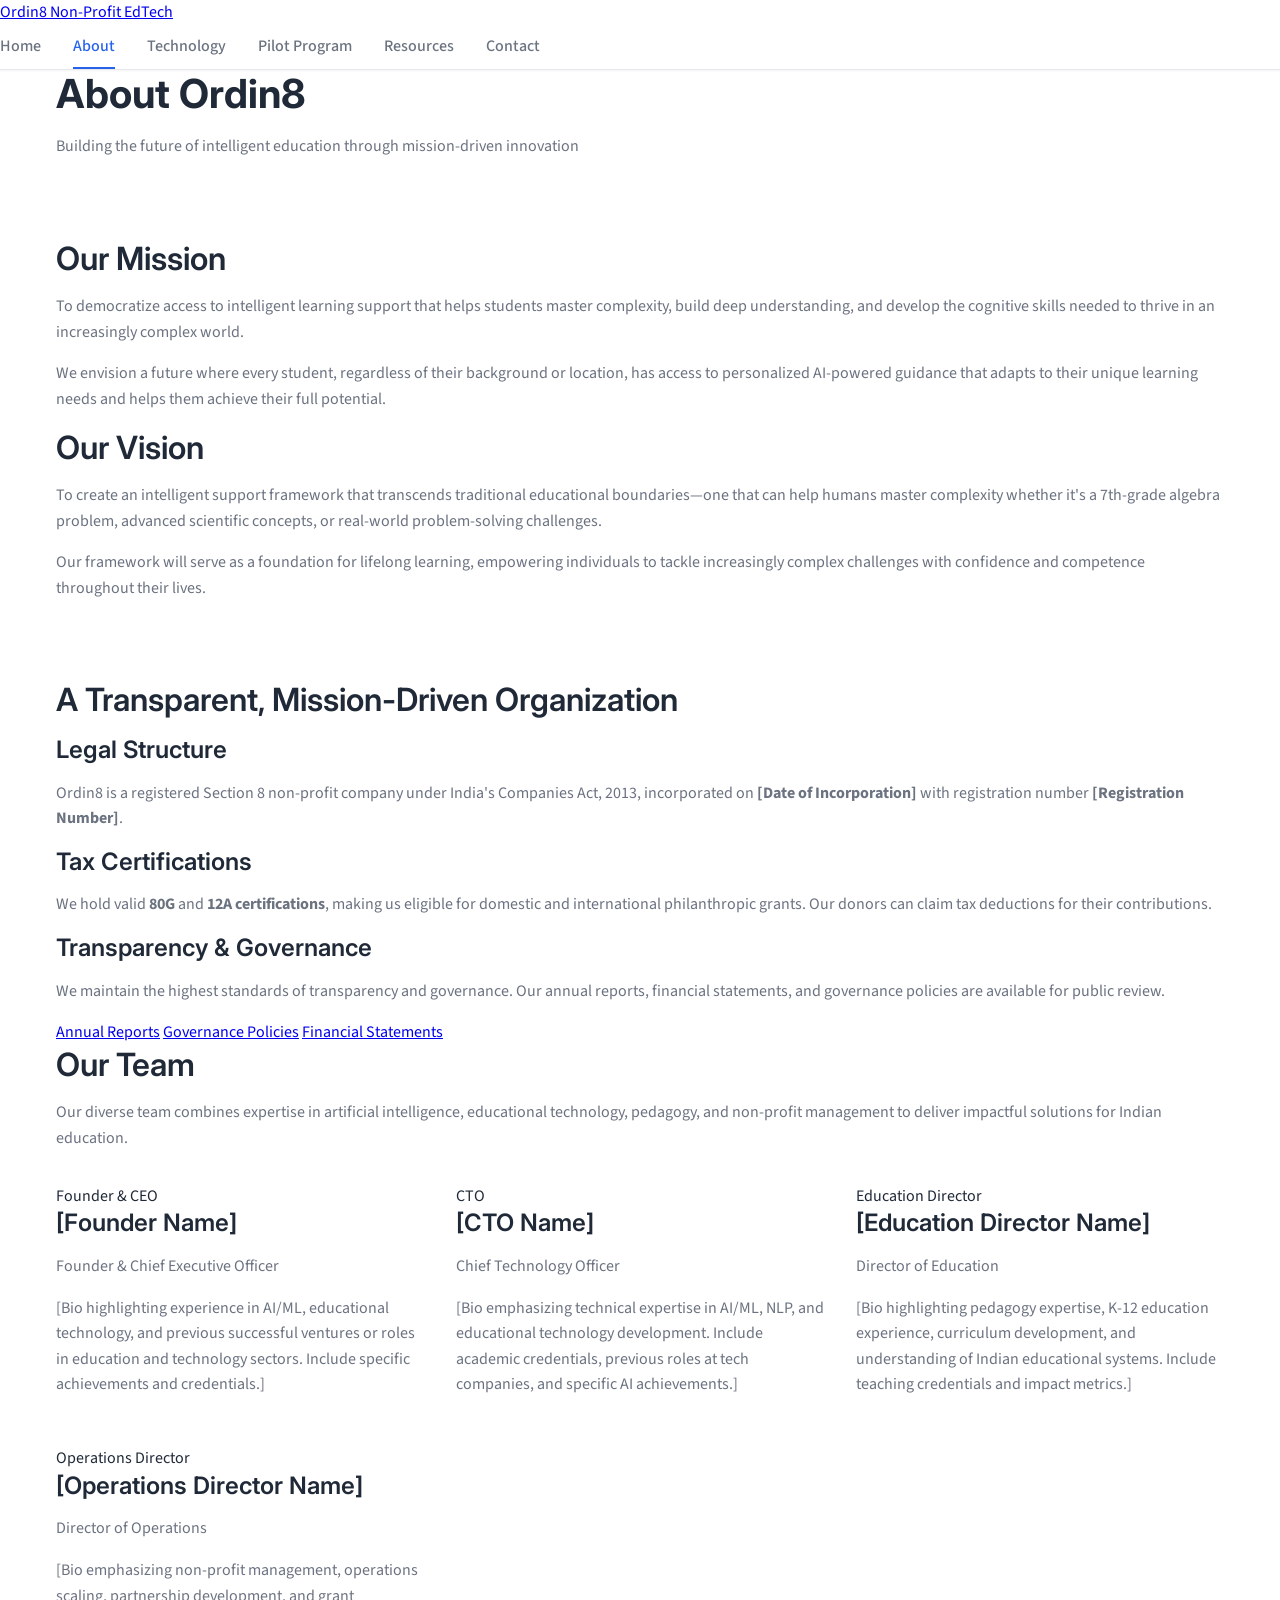
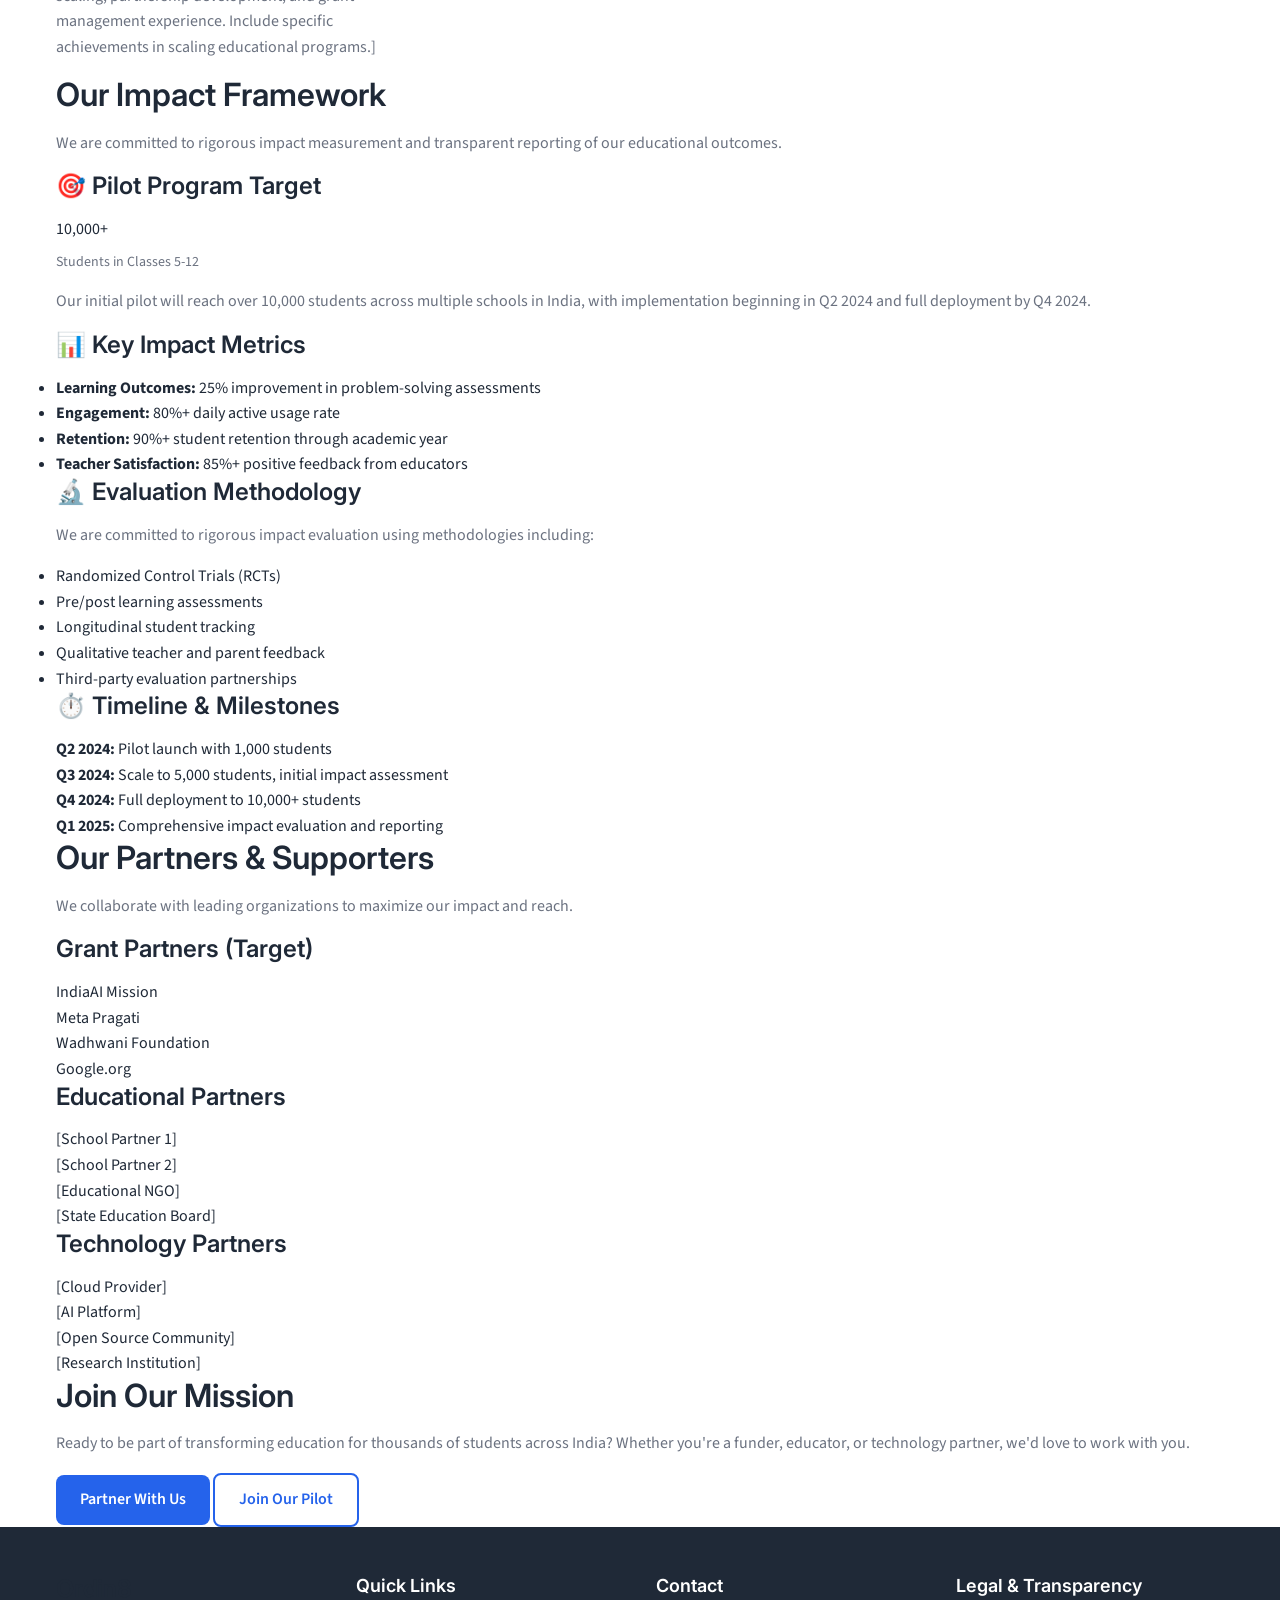
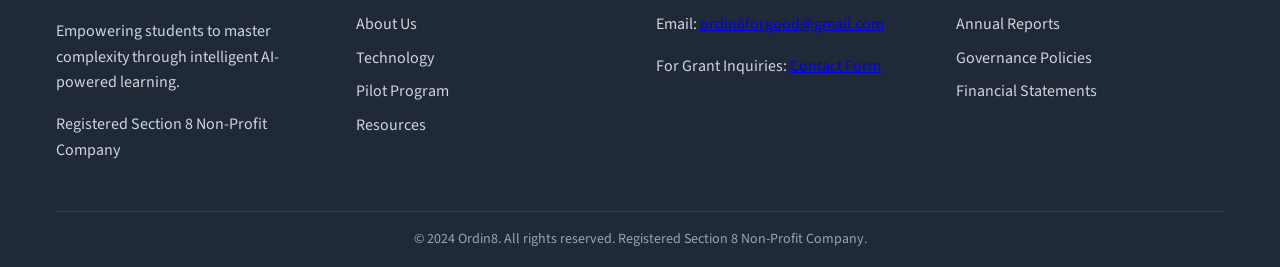
==== about.html @ 7570c9fd "First version - out of Claude" ====
<!DOCTYPE html>
<html lang="en">
<head>
    <meta charset="UTF-8">
    <meta name="viewport" content="width=device-width, initial-scale=1.0">
    <title>About Ordin8 - Mission-Driven AI Education Non-Profit</title>
    <meta name="description" content="Learn about Ordin8's mission to transform education through AI. We're a registered Section 8 non-profit with 80G and 12A certifications, committed to empowering 10,000+ students.">
    <meta name="keywords" content="Ordin8 mission, Section 8 non-profit, AI education organization, educational technology India">
    
    <link rel="stylesheet" href="style.css">
    <link rel="preconnect" href="https://fonts.googleapis.com">
    <link rel="preconnect" href="https://fonts.gstatic.com" crossorigin>
    <link href="https://fonts.googleapis.com/css2?family=Inter:wght@400;500;600;700&family=Source+Sans+Pro:wght@400;600&display=swap" rel="stylesheet">
</head>
<body>
    <!-- Navigation -->
    <nav class="navbar">
        <div class="nav-container">
            <div class="nav-logo">
                <a href="index.html">
                    <span class="logo-text">Ordin8</span>
                    <span class="logo-tagline">Non-Profit EdTech</span>
                </a>
            </div>
            
            <div class="nav-menu" id="nav-menu">
                <a href="index.html" class="nav-link">Home</a>
                <a href="about.html" class="nav-link active">About</a>
                <a href="technology.html" class="nav-link">Technology</a>
                <a href="pilot-program.html" class="nav-link">Pilot Program</a>
                <a href="resources.html" class="nav-link">Resources</a>
                <a href="contact.html" class="nav-link">Contact</a>
            </div>
            
            <div class="nav-toggle" id="nav-toggle">
                <span class="bar"></span>
                <span class="bar"></span>
                <span class="bar"></span>
            </div>
        </div>
    </nav>

    <!-- Page Header -->
    <section class="page-header">
        <div class="container">
            <h1>About Ordin8</h1>
            <p class="page-subtitle">Building the future of intelligent education through mission-driven innovation</p>
        </div>
    </section>

    <!-- Mission & Vision -->
    <section class="mission-vision">
        <div class="container">
            <div class="content-grid">
                <div class="content-section">
                    <h2>Our Mission</h2>
                    <p>
                        To democratize access to intelligent learning support that helps students master complexity, 
                        build deep understanding, and develop the cognitive skills needed to thrive in an increasingly 
                        complex world.
                    </p>
                    <p>
                        We envision a future where every student, regardless of their background or location, has access 
                        to personalized AI-powered guidance that adapts to their unique learning needs and helps them 
                        achieve their full potential.
                    </p>
                </div>
                
                <div class="content-section">
                    <h2>Our Vision</h2>
                    <p>
                        To create an intelligent support framework that transcends traditional educational boundaries—one 
                        that can help humans master complexity whether it's a 7th-grade algebra problem, advanced scientific 
                        concepts, or real-world problem-solving challenges.
                    </p>
                    <p>
                        Our framework will serve as a foundation for lifelong learning, empowering individuals to tackle 
                        increasingly complex challenges with confidence and competence throughout their lives.
                    </p>
                </div>
            </div>
        </div>
    </section>

    <!-- Legal Status -->
    <section class="legal-status">
        <div class="container">
            <h2>A Transparent, Mission-Driven Organization</h2>
            <div class="legal-grid">
                <div class="legal-card">
                    <h3>Legal Structure</h3>
                    <p>
                        Ordin8 is a registered Section 8 non-profit company under India's Companies Act, 2013, 
                        incorporated on <strong>[Date of Incorporation]</strong> with registration number 
                        <strong>[Registration Number]</strong>.
                    </p>
                </div>
                
                <div class="legal-card">
                    <h3>Tax Certifications</h3>
                    <p>
                        We hold valid <strong>80G</strong> and <strong>12A certifications</strong>, making us eligible 
                        for domestic and international philanthropic grants. Our donors can claim tax deductions for 
                        their contributions.
                    </p>
                </div>
                
                <div class="legal-card">
                    <h3>Transparency & Governance</h3>
                    <p>
                        We maintain the highest standards of transparency and governance. Our annual reports, 
                        financial statements, and governance policies are available for public review.
                    </p>
                    <div class="legal-links">
                        <a href="#" onclick="alert('Available upon request')" class="legal-link">Annual Reports</a>
                        <a href="#" onclick="alert('Available upon request')" class="legal-link">Governance Policies</a>
                        <a href="#" onclick="alert('Available upon request')" class="legal-link">Financial Statements</a>
                    </div>
                </div>
            </div>
        </div>
    </section>

    <!-- Team Section -->
    <section class="team">
        <div class="container">
            <h2>Our Team</h2>
            <p class="team-intro">
                Our diverse team combines expertise in artificial intelligence, educational technology, pedagogy, 
                and non-profit management to deliver impactful solutions for Indian education.
            </p>
            
            <div class="team-grid">
                <div class="team-member">
                    <div class="member-photo">
                        <div class="photo-placeholder">Founder & CEO</div>
                    </div>
                    <h3>[Founder Name]</h3>
                    <p class="member-title">Founder & Chief Executive Officer</p>
                    <p class="member-bio">
                        [Bio highlighting experience in AI/ML, educational technology, and previous successful ventures 
                        or roles in education and technology sectors. Include specific achievements and credentials.]
                    </p>
                </div>
                
                <div class="team-member">
                    <div class="member-photo">
                        <div class="photo-placeholder">CTO</div>
                    </div>
                    <h3>[CTO Name]</h3>
                    <p class="member-title">Chief Technology Officer</p>
                    <p class="member-bio">
                        [Bio emphasizing technical expertise in AI/ML, NLP, and educational technology development. 
                        Include academic credentials, previous roles at tech companies, and specific AI achievements.]
                    </p>
                </div>
                
                <div class="team-member">
                    <div class="member-photo">
                        <div class="photo-placeholder">Education Director</div>
                    </div>
                    <h3>[Education Director Name]</h3>
                    <p class="member-title">Director of Education</p>
                    <p class="member-bio">
                        [Bio highlighting pedagogy expertise, K-12 education experience, curriculum development, and 
                        understanding of Indian educational systems. Include teaching credentials and impact metrics.]
                    </p>
                </div>
                
                <div class="team-member">
                    <div class="member-photo">
                        <div class="photo-placeholder">Operations Director</div>
                    </div>
                    <h3>[Operations Director Name]</h3>
                    <p class="member-title">Director of Operations</p>
                    <p class="member-bio">
                        [Bio emphasizing non-profit management, operations scaling, partnership development, and 
                        grant management experience. Include specific achievements in scaling educational programs.]
                    </p>
                </div>
            </div>
        </div>
    </section>

    <!-- Impact Framework -->
    <section class="impact-framework" id="impact">
        <div class="container">
            <h2>Our Impact Framework</h2>
            <p class="framework-intro">
                We are committed to rigorous impact measurement and transparent reporting of our educational outcomes.
            </p>
            
            <div class="framework-grid">
                <div class="framework-card">
                    <h3>🎯 Pilot Program Target</h3>
                    <div class="metric-large">10,000+</div>
                    <p class="metric-label">Students in Classes 5-12</p>
                    <p>
                        Our initial pilot will reach over 10,000 students across multiple schools in India, 
                        with implementation beginning in Q2 2024 and full deployment by Q4 2024.
                    </p>
                </div>
                
                <div class="framework-card">
                    <h3>📊 Key Impact Metrics</h3>
                    <ul class="metrics-list">
                        <li><strong>Learning Outcomes:</strong> 25% improvement in problem-solving assessments</li>
                        <li><strong>Engagement:</strong> 80%+ daily active usage rate</li>
                        <li><strong>Retention:</strong> 90%+ student retention through academic year</li>
                        <li><strong>Teacher Satisfaction:</strong> 85%+ positive feedback from educators</li>
                    </ul>
                </div>
                
                <div class="framework-card">
                    <h3>🔬 Evaluation Methodology</h3>
                    <p>
                        We are committed to rigorous impact evaluation using methodologies including:
                    </p>
                    <ul class="methodology-list">
                        <li>Randomized Control Trials (RCTs)</li>
                        <li>Pre/post learning assessments</li>
                        <li>Longitudinal student tracking</li>
                        <li>Qualitative teacher and parent feedback</li>
                        <li>Third-party evaluation partnerships</li>
                    </ul>
                </div>
                
                <div class="framework-card">
                    <h3>⏱️ Timeline & Milestones</h3>
                    <div class="timeline">
                        <div class="timeline-item">
                            <strong>Q2 2024:</strong> Pilot launch with 1,000 students
                        </div>
                        <div class="timeline-item">
                            <strong>Q3 2024:</strong> Scale to 5,000 students, initial impact assessment
                        </div>
                        <div class="timeline-item">
                            <strong>Q4 2024:</strong> Full deployment to 10,000+ students
                        </div>
                        <div class="timeline-item">
                            <strong>Q1 2025:</strong> Comprehensive impact evaluation and reporting
                        </div>
                    </div>
                </div>
            </div>
        </div>
    </section>

    <!-- Partners & Supporters -->
    <section class="partners">
        <div class="container">
            <h2>Our Partners & Supporters</h2>
            <p class="partners-intro">
                We collaborate with leading organizations to maximize our impact and reach.
            </p>
            
            <div class="partners-categories">
                <div class="partner-category">
                    <h3>Grant Partners (Target)</h3>
                    <div class="partner-logos-grid">
                        <div class="partner-logo">IndiaAI Mission</div>
                        <div class="partner-logo">Meta Pragati</div>
                        <div class="partner-logo">Wadhwani Foundation</div>
                        <div class="partner-logo">Google.org</div>
                    </div>
                </div>
                
                <div class="partner-category">
                    <h3>Educational Partners</h3>
                    <div class="partner-logos-grid">
                        <div class="partner-logo">[School Partner 1]</div>
                        <div class="partner-logo">[School Partner 2]</div>
                        <div class="partner-logo">[Educational NGO]</div>
                        <div class="partner-logo">[State Education Board]</div>
                    </div>
                </div>
                
                <div class="partner-category">
                    <h3>Technology Partners</h3>
                    <div class="partner-logos-grid">
                        <div class="partner-logo">[Cloud Provider]</div>
                        <div class="partner-logo">[AI Platform]</div>
                        <div class="partner-logo">[Open Source Community]</div>
                        <div class="partner-logo">[Research Institution]</div>
                    </div>
                </div>
            </div>
        </div>
    </section>

    <!-- Call to Action -->
    <section class="about-cta">
        <div class="container">
            <div class="cta-content">
                <h2>Join Our Mission</h2>
                <p>
                    Ready to be part of transforming education for thousands of students across India? 
                    Whether you're a funder, educator, or technology partner, we'd love to work with you.
                </p>
                <div class="cta-buttons">
                    <a href="contact.html" class="btn btn-primary">Partner With Us</a>
                    <a href="pilot-program.html" class="btn btn-outline">Join Our Pilot</a>
                </div>
            </div>
        </div>
    </section>

    <!-- Footer -->
    <footer class="footer">
        <div class="container">
            <div class="footer-content">
                <div class="footer-section">
                    <h3>Ordin8</h3>
                    <p>Empowering students to master complexity through intelligent AI-powered learning.</p>
                    <p class="legal-status">Registered Section 8 Non-Profit Company</p>
                </div>
                
                <div class="footer-section">
                    <h4>Quick Links</h4>
                    <ul>
                        <li><a href="about.html">About Us</a></li>
                        <li><a href="technology.html">Technology</a></li>
                        <li><a href="pilot-program.html">Pilot Program</a></li>
                        <li><a href="resources.html">Resources</a></li>
                    </ul>
                </div>
                
                <div class="footer-section">
                    <h4>Contact</h4>
                    <p>Email: <a href="mailto:ordin8forgood@gmail.com">ordin8forgood@gmail.com</a></p>
                    <p>For Grant Inquiries: <a href="contact.html">Contact Form</a></p>
                </div>
                
                <div class="footer-section">
                    <h4>Legal & Transparency</h4>
                    <ul>
                        <li><a href="#" onclick="alert('Available upon request')">Annual Reports</a></li>
                        <li><a href="#" onclick="alert('Available upon request')">Governance Policies</a></li>
                        <li><a href="#" onclick="alert('Available upon request')">Financial Statements</a></li>
                    </ul>
                </div>
            </div>
            
            <div class="footer-bottom">
                <p>&copy; 2024 Ordin8. All rights reserved. Registered Section 8 Non-Profit Company.</p>
            </div>
        </div>
    </footer>

    <script src="script.js"></script>
</body>
</html>
---- style.css ----
/* ==========================================================================
   Ordin8 Website - Main Stylesheet
   Strategic design for grant acquisition and educational impact
   ========================================================================== */

/* CSS Reset and Base Styles */
* {
    margin: 0;
    padding: 0;
    box-sizing: border-box;
}

html {
    font-size: 16px;
    scroll-behavior: smooth;
}

body {
    font-family: 'Source Sans Pro', -apple-system, BlinkMacSystemFont, 'Segoe UI', Roboto, sans-serif;
    line-height: 1.6;
    color: #1f2937;
    background-color: #ffffff;
    font-size: 16px;
}

/* ==========================================================================
   Color Palette & Variables
   ========================================================================== */
:root {
    /* Primary Colors */
    --primary-blue: #2563eb;
    --primary-blue-dark: #1d4ed8;
    --primary-blue-light: #3b82f6;
    
    /* Secondary Colors */
    --secondary-green: #059669;
    --secondary-green-dark: #047857;
    --secondary-green-light: #10b981;
    
    /* Accent Colors */
    --accent-red: #dc2626;
    --accent-red-dark: #b91c1c;
    
    /* Neutral Colors */
    --text-dark: #1f2937;
    --text-medium: #6b7280;
    --text-light: #9ca3af;
    --bg-light: #f9fafb;
    --bg-white: #ffffff;
    --border-light: #e5e7eb;
    --border-medium: #d1d5db;
    
    /* Fonts */
    --font-heading: 'Inter', system-ui, -apple-system, sans-serif;
    --font-body: 'Source Sans Pro', system-ui, -apple-system, sans-serif;
    
    /* Spacing */
    --container-max: 1200px;
    --section-padding: 80px 0;
    --section-padding-sm: 60px 0;
    
    /* Shadows */
    --shadow-sm: 0 1px 2px 0 rgba(0, 0, 0, 0.05);
    --shadow-md: 0 4px 6px -1px rgba(0, 0, 0, 0.1);
    --shadow-lg: 0 10px 15px -3px rgba(0, 0, 0, 0.1);
    --shadow-xl: 0 20px 25px -5px rgba(0, 0, 0, 0.1);
    
    /* Border Radius */
    --radius-sm: 4px;
    --radius-md: 8px;
    --radius-lg: 12px;
    --radius-xl: 16px;
}

/* ==========================================================================
   Typography
   ========================================================================== */
h1, h2, h3, h4, h5, h6 {
    font-family: var(--font-heading);
    font-weight: 600;
    line-height: 1.2;
    margin-bottom: 1rem;
    color: var(--text-dark);
}

h1 {
    font-size: 2.5rem;
    font-weight: 700;
}

h2 {
    font-size: 2rem;
    font-weight: 600;
}

h3 {
    font-size: 1.5rem;
}

h4 {
    font-size: 1.25rem;
}

h5 {
    font-size: 1.125rem;
}

h6 {
    font-size: 1rem;
}

p {
    margin-bottom: 1rem;
    color: var(--text-medium);
}

.text-large {
    font-size: 1.125rem;
}

.text-small {
    font-size: 0.875rem;
}

.text-xs {
    font-size: 0.75rem;
}

.font-semibold {
    font-weight: 600;
}

.font-bold {
    font-weight: 700;
}

.text-center {
    text-align: center;
}

.text-link {
    color: var(--primary-blue);
    text-decoration: none;
    border-bottom: 1px solid transparent;
    transition: border-color 0.2s ease;
}

.text-link:hover {
    border-bottom-color: var(--primary-blue);
}

/* ==========================================================================
   Layout & Grid System
   ========================================================================== */
.container {
    max-width: var(--container-max);
    margin: 0 auto;
    padding: 0 1rem;
}

.section {
    padding: var(--section-padding);
}

.section-sm {
    padding: var(--section-padding-sm);
}

.bg-light {
    background-color: var(--bg-light);
}

.bg-white {
    background-color: var(--bg-white);
}

.grid {
    display: grid;
    gap: 2rem;
}

.grid-2 {
    grid-template-columns: repeat(auto-fit, minmax(300px, 1fr));
}

.grid-3 {
    grid-template-columns: repeat(auto-fit, minmax(280px, 1fr));
}

.grid-4 {
    grid-template-columns: repeat(auto-fit, minmax(250px, 1fr));
}

.flex {
    display: flex;
}

.flex-center {
    display: flex;
    align-items: center;
    justify-content: center;
}

.flex-between {
    display: flex;
    justify-content: space-between;
    align-items: center;
}

.hidden {
    display: none !important;
}

/* ==========================================================================
   Navigation
   ========================================================================== */
.navbar {
    background: var(--bg-white);
    box-shadow: var(--shadow-sm);
    position: sticky;
    top: 0;
    z-index: 1000;
    border-bottom: 1px solid var(--border-light);
}

.navbar .container {
    display: flex;
    justify-content: space-between;
    align-items: center;
    padding: 1rem;
}

.nav-brand .logo {
    height: 40px;
    width: auto;
}

.nav-menu {
    display: flex;
    gap: 2rem;
    align-items: center;
}

.nav-link {
    color: var(--text-medium);
    text-decoration: none;
    font-weight: 500;
    padding: 0.5rem 0;
    border-bottom: 2px solid transparent;
    transition: all 0.2s ease;
}

.nav-link:hover,
.nav-link.active {
    color: var(--primary-blue);
    border-bottom-color: var(--primary-blue);
}

.nav-toggle {
    display: none;
    flex-direction: column;
    background: none;
    border: none;
    cursor: pointer;
    padding: 0.5rem;
}

.nav-toggle span {
    width: 25px;
    height: 3px;
    background-color: var(--text-dark);
    margin: 3px 0;
    transition: 0.3s;
    border-radius: 2px;
}

/* ==========================================================================
   Buttons & Interactive Elements
   ========================================================================== */
.btn {
    display: inline-flex;
    align-items: center;
    justify-content: center;
    padding: 0.75rem 1.5rem;
    border: none;
    border-radius: var(--radius-md);
    font-size: 1rem;
    font-weight: 600;
    text-decoration: none;
    cursor: pointer;
    transition: all 0.2s ease;
    min-height: 44px; /* Minimum touch target */
    gap: 0.5rem;
}

.btn-primary {
    background-color: var(--primary-blue);
    color: white;
}

.btn-primary:hover {
    background-color: var(--primary-blue-dark);
    transform: translateY(-1px);
    box-shadow: var(--shadow-md);
}

.btn-secondary {
    background-color: var(--secondary-green);
    color: white;
}

.btn-secondary:hover {
    background-color: var(--secondary-green-dark);
    transform: translateY(-1px);
    box-shadow: var(--shadow-md);
}

.btn-outline {
    background-color: transparent;
    color: var(--primary-blue);
    border: 2px solid var(--primary-blue);
}

.btn-outline:hover {
    background-color: var(--primary-blue);
    color: white;
}

.btn-large {
    padding: 1rem 2rem;
    font-size: 1.125rem;
}

.btn-small {
    padding: 0.5rem 1rem;
    font-size: 0.875rem;
}

/* ==========================================================================
   Hero Sections
   ========================================================================== */
.hero-section {
    background: linear-gradient(135deg, var(--primary-blue) 0%, var(--primary-blue-dark) 100%);
    color: white;
    padding: 6rem 0;
    text-align: center;
    position: relative;
    overflow: hidden;
}

.hero-section::before {
    content: '';
    position: absolute;
    top: 0;
    left: 0;
    right: 0;
    bottom: 0;
    background: url('data:image/svg+xml,<svg xmlns="http://www.w3.org/2000/svg" viewBox="0 0 1000 1000"><polygon fill="rgba(255,255,255,0.05)" points="0,0 1000,300 1000,1000 0,700"/></svg>');
    background-size: cover;
}

.hero-content {
    position: relative;
    z-index: 1;
    max-width: 800px;
    margin: 0 auto;
}

.hero-section h1 {
    color: white;
    margin-bottom: 1.5rem;
    font-size: 3rem;
    font-weight: 700;
}

.hero-subtitle {
    font-size: 1.25rem;
    margin-bottom: 2rem;
    color: rgba(255, 255, 255, 0.9);
}

.hero-cta {
    display: flex;
    gap: 1rem;
    justify-content: center;
    flex-wrap: wrap;
    margin-top: 2rem;
}

.trust-signals {
    display: flex;
    justify-content: center;
    gap: 2rem;
    margin-top: 3rem;
    flex-wrap: wrap;
}

.trust-badge {
    background: rgba(255, 255, 255, 0.1);
    padding: 0.5rem 1rem;
    border-radius: var(--radius-md);
    font-size: 0.875rem;
    font-weight: 600;
    backdrop-filter: blur(10px);
}

/* Hero Variants */
.contact-hero {
    padding: 4rem 0;
}

.contact-hero h1 {
    font-size: 2.5rem;
}

/* ==========================================================================
   Cards & Content Blocks
   ========================================================================== */
.card {
    background: var(--bg-white);
    border-radius: var(--radius-lg);
    padding: 2rem;
    box-shadow: var(--shadow-md);
    transition: all 0.3s ease;
    border: 1px solid var(--border-light);
}

.card:hover {
    transform: translateY(-4px);
    box-shadow: var(--shadow-xl);
}

.card-icon {
    width: 48px;
    height: 48px;
    background: var(--primary-blue);
    color: white;
    border-radius: var(--radius-md);
    display: flex;
    align-items: center;
    justify-content: center;
    margin-bottom: 1rem;
}

.card h3 {
    color: var(--text-dark);
    margin-bottom: 1rem;
}

.card p {
    margin-bottom: 1.5rem;
}

/* Feature Cards */
.features-grid {
    display: grid;
    grid-template-columns: repeat(auto-fit, minmax(280px, 1fr));
    gap: 2rem;
    margin: 3rem 0;
}

.feature-card {
    background: var(--bg-white);
    padding: 2rem;
    border-radius: var(--radius-lg);
    box-shadow: var(--shadow-md);
    text-align: center;
    transition: all 0.3s ease;
}

.feature-card:hover {
    transform: translateY(-4px);
    box-shadow: var(--shadow-xl);
}

.feature-icon {
    width: 64px;
    height: 64px;
    background: linear-gradient(135deg, var(--primary-blue), var(--secondary-green));
    color: white;
    border-radius: var(--radius-lg);
    display: flex;
    align-items: center;
    justify-content: center;
    margin: 0 auto 1.5rem;
}

/* ==========================================================================
   Contact Page Specific Styles
   ========================================================================== */
.contact-categories {
    padding: 4rem 0;
}

.contact-grid {
    display: grid;
    grid-template-columns: repeat(auto-fit, minmax(300px, 1fr));
    gap: 2rem;
    margin-top: 2rem;
}

.contact-card {
    background: var(--bg-white);
    padding: 2rem;
    border-radius: var(--radius-lg);
    box-shadow: var(--shadow-md);
    border: 1px solid var(--border-light);
    transition: all 0.3s ease;
}

.contact-card:hover {
    transform: translateY(-2px);
    box-shadow: var(--shadow-lg);
}

.priority-contact {
    border: 2px solid var(--accent-red);
    position: relative;
}

.priority-contact::before {
    content: 'Priority Response';
    position: absolute;
    top: -12px;
    left: 1rem;
    background: var(--accent-red);
    color: white;
    padding: 0.25rem 0.75rem;
    border-radius: var(--radius-sm);
    font-size: 0.75rem;
    font-weight: 600;
}

.contact-icon {
    width: 48px;
    height: 48px;
    background: var(--primary-blue);
    color: white;
    border-radius: var(--radius-md);
    display: flex;
    align-items: center;
    justify-content: center;
    margin-bottom: 1rem;
}

.contact-details {
    background: var(--bg-light);
    padding: 1rem;
    border-radius: var(--radius-md);
    margin: 1rem 0;
    font-size: 0.875rem;
}

.contact-details strong {
    color: var(--text-dark);
}

.contact-details a {
    color: var(--primary-blue);
    text-decoration: none;
}

.contact-details a:hover {
    text-decoration: underline;
}

/* ==========================================================================
   Forms
   ========================================================================== */
.contact-form-section {
    padding: 4rem 0;
}

.form-container {
    max-width: 800px;
    margin: 0 auto;
}

.contact-form {
    background: var(--bg-white);
    padding: 2rem;
    border-radius: var(--radius-lg);
    box-shadow: var(--shadow-md);
    border: 1px solid var(--border-light);
}

.form-row {
    display: grid;
    grid-template-columns: 1fr 1fr;
    gap: 1rem;
    margin-bottom: 1rem;
}

.form-group {
    margin-bottom: 1.5rem;
}

.form-group label {
    display: block;
    margin-bottom: 0.5rem;
    font-weight: 600;
    color: var(--text-dark);
}

.form-group input,
.form-group select,
.form-group textarea {
    width: 100%;
    padding: 0.75rem;
    border: 2px solid var(--border-light);
    border-radius: var(--radius-md);
    font-size: 1rem;
    font-family: inherit;
    transition: border-color 0.2s ease;
    min-height: 44px; /* Minimum touch target */
}

.form-group input:focus,
.form-group select:focus,
.form-group textarea:focus {
    outline: none;
    border-color: var(--primary-blue);
    box-shadow: 0 0 0 3px rgba(37, 99, 235, 0.1);
}

.form-group textarea {
    resize: vertical;
    min-height: 120px;
}

/* ==========================================================================
   Organization Details
   ========================================================================== */
.org-details {
    padding: 4rem 0;
    background: var(--bg-light);
}

.details-grid {
    display: grid;
    grid-template-columns: repeat(auto-fit, minmax(300px, 1fr));
    gap: 2rem;
}

.detail-card {
    background: var(--bg-white);
    padding: 2rem;
    border-radius: var(--radius-lg);
    box-shadow: var(--shadow-sm);
}

.detail-card h3 {
    color: var(--text-dark);
    margin-bottom: 1rem;
    font-size: 1.25rem;
}

.detail-card address {
    font-style: normal;
    line-height: 1.6;
    color: var(--text-medium);
}

.social-links {
    display: flex;
    gap: 1rem;
    margin-top: 1rem;
}

.social-link {
    display: flex;
    align-items: center;
    gap: 0.5rem;
    color: var(--primary-blue);
    text-decoration: none;
    padding: 0.5rem;
    border-radius: var(--radius-md);
    transition: background-color 0.2s ease;
}

.social-link:hover {
    background-color: var(--bg-light);
}

/* ==========================================================================
   About Page Specific Styles
   ========================================================================== */
.mission-vision {
    padding: 4rem 0;
}

.mission-vision-grid {
    display: grid;
    grid-template-columns: 1fr 1fr;
    gap: 3rem;
    margin-top: 2rem;
}

.mission-card,
.vision-card {
    padding: 2rem;
    border-radius: var(--radius-lg);
    position: relative;
}

.mission-card {
    background: linear-gradient(135deg, var(--primary-blue), var(--primary-blue-dark));
    color: white;
}

.vision-card {
    background: linear-gradient(135deg, var(--secondary-green), var(--secondary-green-dark));
    color: white;
}

.mission-card h3,
.vision-card h3 {
    color: white;
    margin-bottom: 1rem;
}

.impact-metrics {
    padding: 4rem 0;
    background: var(--bg-light);
}

.metrics-grid {
    display: grid;
    grid-template-columns: repeat(auto-fit, minmax(200px, 1fr));
    gap: 2rem;
    margin-top: 2rem;
}

.metric-card {
    background: var(--bg-white);
    padding: 2rem;
    border-radius: var(--radius-lg);
    text-align: center;
    box-shadow: var(--shadow-sm);
}

.metric-number {
    font-size: 2.5rem;
    font-weight: 700;
    color: var(--primary-blue);
    display: block;
}

.metric-label {
    font-size: 0.875rem;
    color: var(--text-medium);
    margin-top: 0.5rem;
}

.team-grid {
    display: grid;
    grid-template-columns: repeat(auto-fit, minmax(280px, 1fr));
    gap: 2rem;
    margin-top: 2rem;
}

.team-card {
    background: var(--bg-white);
    padding: 2rem;
    border-radius: var(--radius-lg);
    text-align: center;
    box-shadow: var(--shadow-md);
}

.team-photo {
    width: 120px;
    height: 120px;
    border-radius: 50%;
    margin: 0 auto 1rem;
    background: var(--bg-light);
    object-fit: cover;
}

.team-name {
    font-size: 1.25rem;
    font-weight: 600;
    color: var(--text-dark);
    margin-bottom: 0.5rem;
}

.team-role {
    color: var(--primary-blue);
    font-weight: 600;
    margin-bottom: 1rem;
}

.team-bio {
    font-size: 0.875rem;
    line-height: 1.6;
}

/* ==========================================================================
   Technology Page Specific Styles
   ========================================================================== */
.tech-overview {
    padding: 4rem 0;
}

.tech-grid {
    display: grid;
    grid-template-columns: repeat(auto-fit, minmax(300px, 1fr));
    gap: 2rem;
    margin-top: 2rem;
}

.tech-card {
    background: var(--bg-white);
    padding: 2rem;
    border-radius: var(--radius-lg);
    box-shadow: var(--shadow-md);
    border-left: 4px solid var(--primary-blue);
}

.tech-card h3 {
    color: var(--text-dark);
    margin-bottom: 1rem;
}

.compute-requirements {
    padding: 4rem 0;
    background: var(--bg-light);
}

.compute-card {
    background: var(--bg-white);
    padding: 3rem;
    border-radius: var(--radius-lg);
    box-shadow: var(--shadow-lg);
    border: 2px solid var(--primary-blue);
    max-width: 800px;
    margin: 2rem auto;
}

.compute-specs {
    display: grid;
    grid-template-columns: repeat(auto-fit, minmax(200px, 1fr));
    gap: 2rem;
    margin: 2rem 0;
}

.spec-item {
    text-align: center;
    padding: 1rem;
    background: var(--bg-light);
    border-radius: var(--radius-md);
}

.spec-value {
    font-size: 1.5rem;
    font-weight: 700;
    color: var(--primary-blue);
    display: block;
}

.spec-label {
    font-size: 0.875rem;
    color: var(--text-medium);
    margin-top: 0.5rem;
}

/* ==========================================================================
   Pilot Program Page Specific Styles
   ========================================================================== */
.program-benefits {
    padding: 4rem 0;
}

.benefits-grid {
    display: grid;
    grid-template-columns: repeat(auto-fit, minmax(280px, 1fr));
    gap: 2rem;
    margin-top: 2rem;
}

.benefit-card {
    background: var(--bg-white);
    padding: 2rem;
    border-radius: var(--radius-lg);
    box-shadow: var(--shadow-md);
    text-align: center;
}

.benefit-icon {
    width: 64px;
    height: 64px;
    background: var(--secondary-green);
    color: white;
    border-radius: var(--radius-lg);
    display: flex;
    align-items: center;
    justify-content: center;
    margin: 0 auto 1rem;
}

.eligibility-criteria {
    padding: 4rem 0;
    background: var(--bg-light);
}

.criteria-list {
    list-style: none;
    margin-top: 2rem;
}

.criteria-list li {
    background: var(--bg-white);
    padding: 1rem 1.5rem;
    margin-bottom: 1rem;
    border-radius: var(--radius-md);
    box-shadow: var(--shadow-sm);
    position: relative;
    padding-left: 3rem;
}

.criteria-list li::before {
    content: '✓';
    position: absolute;
    left: 1rem;
    color: var(--secondary-green);
    font-weight: bold;
    font-size: 1.25rem;
}

.application-form {
    padding: 4rem 0;
}

/* ==========================================================================
   Resources Page Specific Styles
   ========================================================================== */
.resources-grid {
    display: grid;
    grid-template-columns: repeat(auto-fit, minmax(300px, 1fr));
    gap: 2rem;
    margin-top: 2rem;
}

.resource-card {
    background: var(--bg-white);
    border-radius: var(--radius-lg);
    overflow: hidden;
    box-shadow: var(--shadow-md);
    transition: all 0.3s ease;
}

.resource-card:hover {
    transform: translateY(-4px);
    box-shadow: var(--shadow-xl);
}

.resource-image {
    width: 100%;
    height: 200px;
    background: var(--bg-light);
    object-fit: cover;
}

.resource-content {
    padding: 2rem;
}

.resource-tag {
    background: var(--primary-blue);
    color: white;
    padding: 0.25rem 0.75rem;
    border-radius: var(--radius-sm);
    font-size: 0.75rem;
    font-weight: 600;
    margin-bottom: 1rem;
    display: inline-block;
}

/* ==========================================================================
   Footer
   ========================================================================== */
.footer {
    background: var(--text-dark);
    color: white;
    padding: 3rem 0 1rem;
}

.footer-content {
    display: grid;
    grid-template-columns: repeat(auto-fit, minmax(250px, 1fr));
    gap: 2rem;
    margin-bottom: 2rem;
}

.footer-section h4 {
    color: white;
    margin-bottom: 1rem;
    font-size: 1.125rem;
}

.footer-section ul {
    list-style: none;
}

.footer-section ul li {
    margin-bottom: 0.5rem;
}

.footer-section ul li a {
    color: #d1d5db;
    text-decoration: none;
    transition: color 0.2s ease;
}

.footer-section ul li a:hover {
    color: white;
}

.footer-logo {
    height: 40px;
    width: auto;
    margin-bottom: 1rem;
}

.footer-section p {
    color: #d1d5db;
    line-height: 1.6;
}

.footer-bottom {
    border-top: 1px solid #374151;
    padding-top: 1rem;
    text-align: center;
}

.footer-bottom p {
    color: #9ca3af;
    font-size: 0.875rem;
    margin: 0;
}

/* ==========================================================================
   Responsive Design
   ========================================================================== */
@media (max-width: 768px) {
    .nav-menu {
        display: none;
        position: absolute;
        top: 100%;
        left: 0;
        right: 0;
        background: var(--bg-white);
        flex-direction: column;
        padding: 1rem;
        box-shadow: var(--shadow-md);
        gap: 0;
    }
    
    .nav-menu.active {
        display: flex;
    }
    
    .nav-toggle {
        display: flex;
    }
    
    .nav-link {
        padding: 1rem 0;
        border-bottom: 1px solid var(--border-light);
        width: 100%;
        text-align: center;
    }
    
    .hero-section h1 {
        font-size: 2rem;
    }
    
    .hero-subtitle {
        font-size: 1rem;
    }
    
    .hero-cta {
        flex-direction: column;
        align-items: center;
    }
    
    .trust-signals {
        flex-direction: column;
        gap: 1rem;
    }
    
    .mission-vision-grid {
        grid-template-columns: 1fr;
        gap: 2rem;
    }
    
    .form-row {
        grid-template-columns: 1fr;
    }
    
    .container {
        padding: 0 1rem;
    }
    
    .section {
        padding: 3rem 0;
    }
    
    .section-sm {
        padding: 2rem 0;
    }
    
    .card {
        padding: 1.5rem;
    }
    
    h1 {
        font-size: 2rem;
    }
    
    h2 {
        font-size: 1.75rem;
    }
    
    .metrics-grid {
        grid-template-columns: repeat(auto-fit, minmax(150px, 1fr));
    }
    
    .compute-specs {
        grid-template-columns: 1fr;
    }
}

@media (max-width: 480px) {
    .hero-section {
        padding: 3rem 0;
    }
    
    .hero-section h1 {
        font-size: 1.75rem;
    }
    
    .contact-grid {
        grid-template-columns: 1fr;
    }
    
    .features-grid {
        grid-template-columns: 1fr;
    }
    
    .btn {
        width: 100%;
        justify-content: center;
    }
    
    .hero-cta .btn {
        width: auto;
        min-width: 200px;
    }
}

/* ==========================================================================
   Accessibility Enhancements
   ========================================================================== */
@media (prefers-reduced-motion: reduce) {
    * {
        animation-duration: 0.01ms !important;
        animation-iteration-count: 1 !important;
        transition-duration: 0.01ms !important;
        scroll-behavior: auto !important;
    }
}

/* Focus styles for keyboard navigation */
.btn:focus,
input:focus,
select:focus,
textarea:focus,
.nav-link:focus,
.text-link:focus {
    outline: 2px solid var(--primary-blue);
    outline-offset: 2px;
}

/* High contrast mode support */
@media (prefers-contrast: high) {
    .card {
        border: 2px solid var(--border-medium);
    }
    
    .btn-primary {
        border: 2px solid transparent;
    }
    
    .btn-primary:hover {
        border-color: var(--primary-blue-dark);
    }
}

/* ==========================================================================
   Print Styles
   ========================================================================== */
@media print {
    .navbar,
    .nav-toggle,
    .hero-cta,
    .footer {
        display: none;
    }
    
    .hero-section {
        background: none;
        color: var(--text-dark);
        padding: 2rem 0;
    }
    
    .hero-section h1 {
        color: var(--text-dark);
    }
    
    .card,
    .contact-card {
        box-shadow: none;
        border: 1px solid var(--border-medium);
        break-inside: avoid;
    }
    
    a {
        color: var(--text-dark) !important;
        text-decoration: underline;
    }
    
    .section {
        padding: 1rem 0;
    }
}
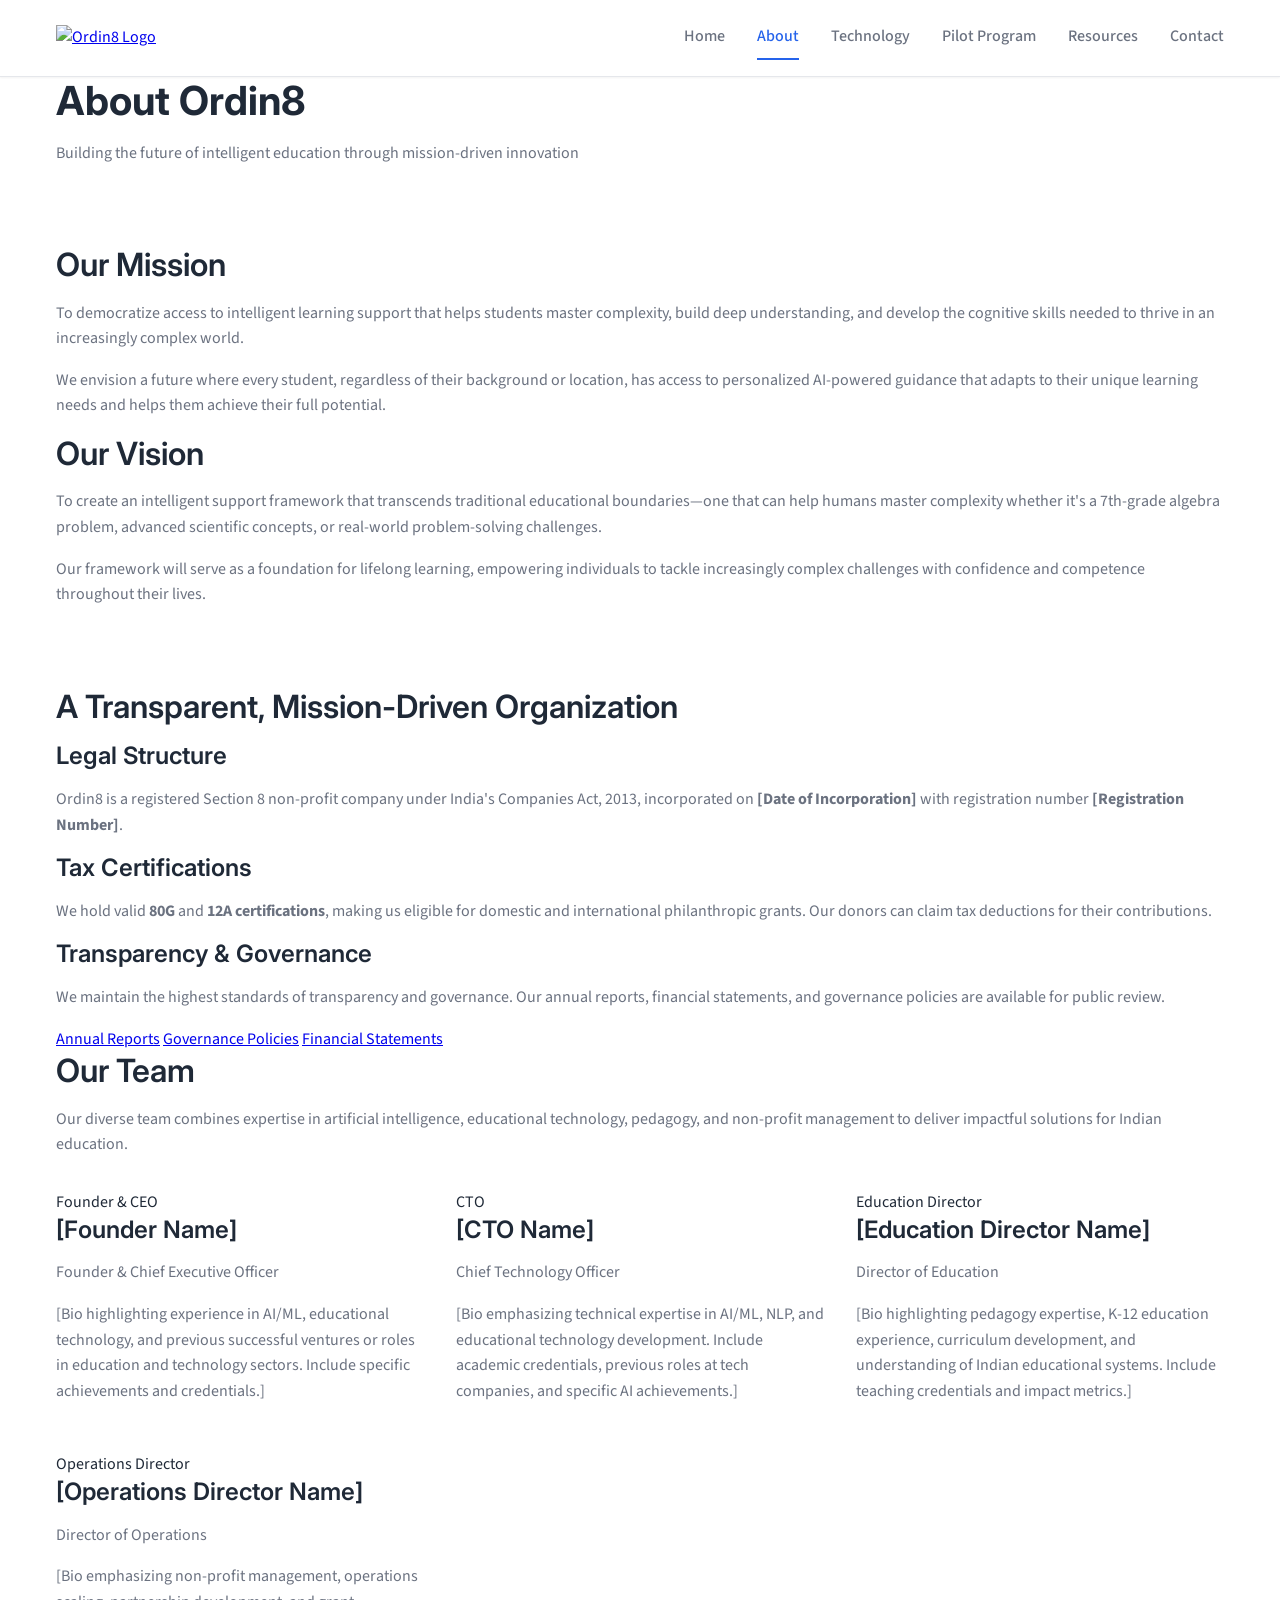
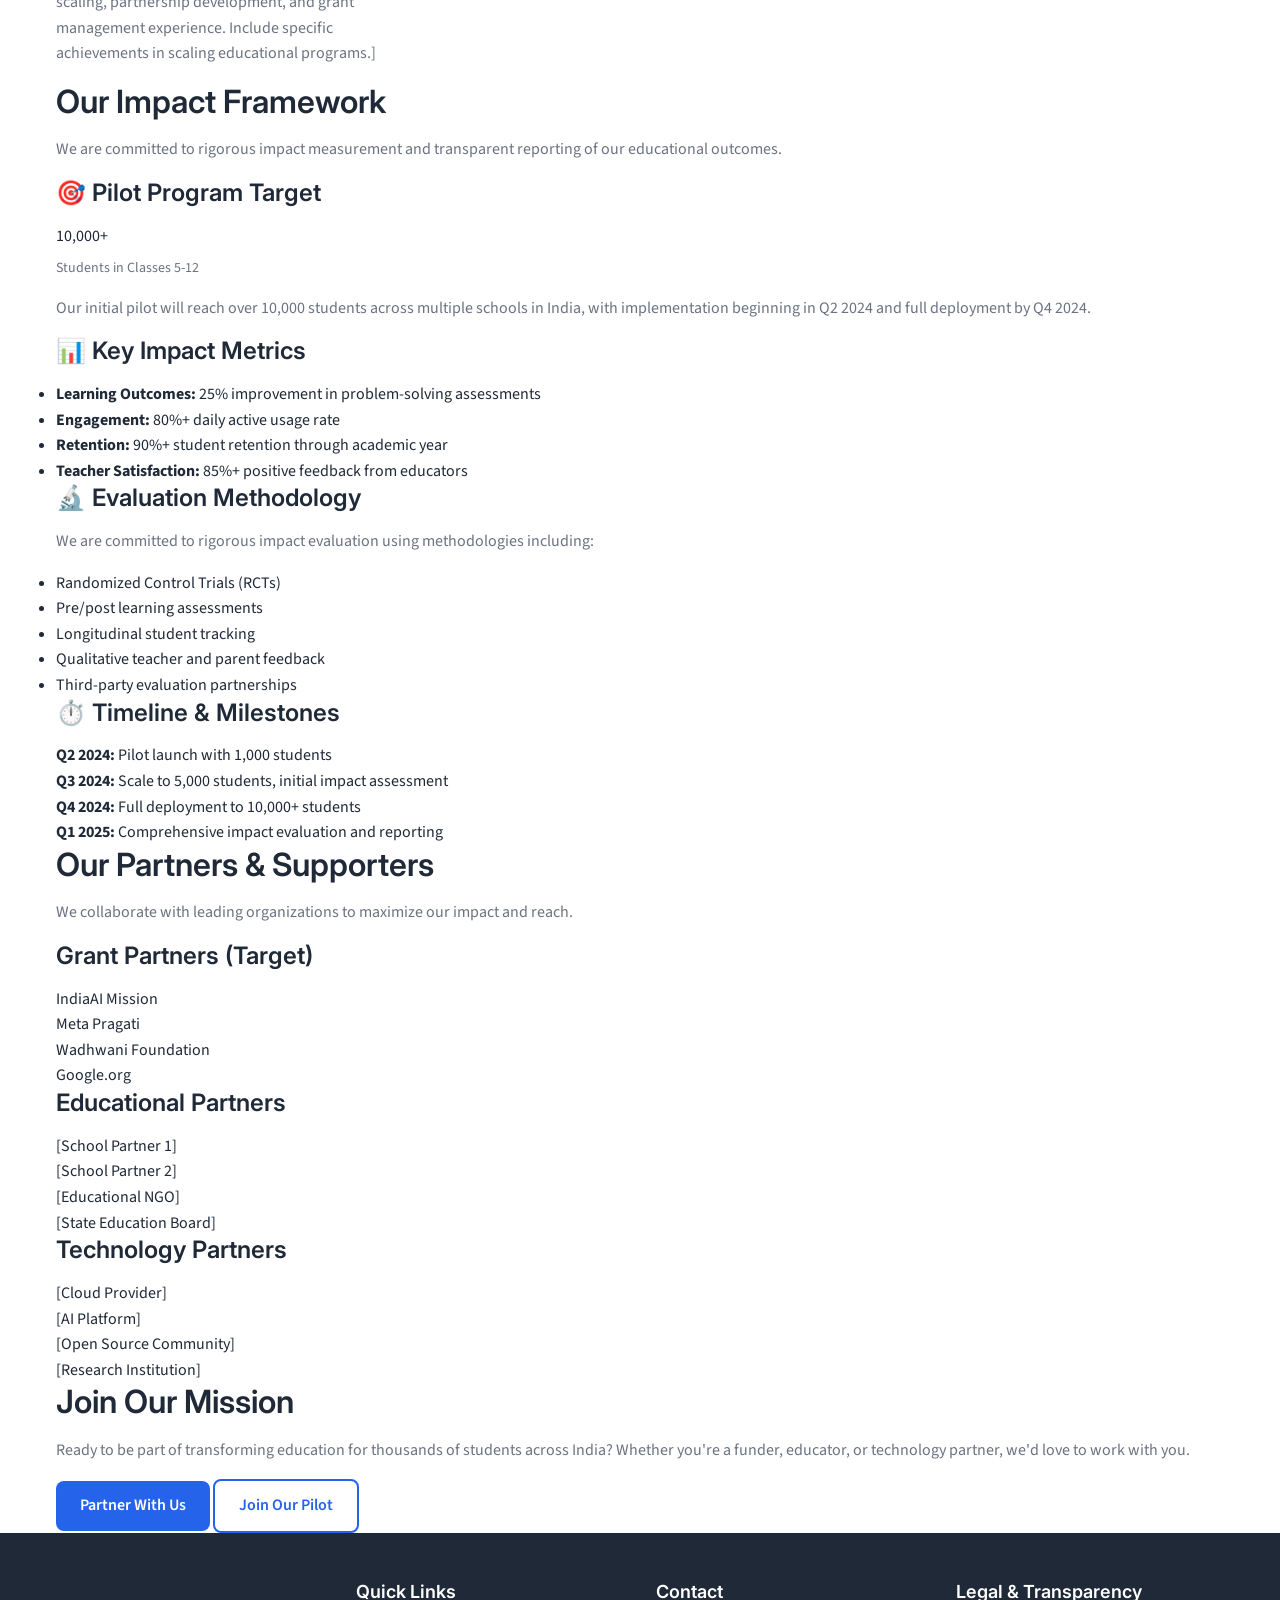
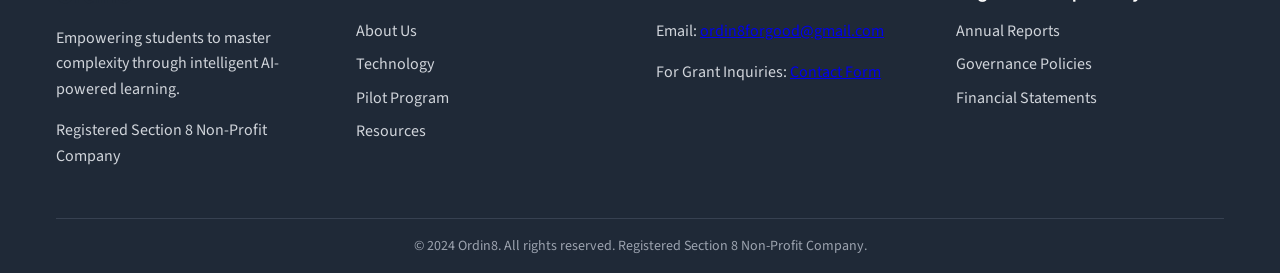
==== commit cf408927: "Rev - Integrated forms from opnform, better formatting" ====
--- a/about.html
+++ b/about.html
@@ -3,39 +3,55 @@
 <head>
     <meta charset="UTF-8">
     <meta name="viewport" content="width=device-width, initial-scale=1.0">
-    <title>About Ordin8 - Mission-Driven AI Education Non-Profit</title>
-    <meta name="description" content="Learn about Ordin8's mission to transform education through AI. We're a registered Section 8 non-profit with 80G and 12A certifications, committed to empowering 10,000+ students.">
-    <meta name="keywords" content="Ordin8 mission, Section 8 non-profit, AI education organization, educational technology India">
-    
+    <title>About Ordin8 - Empowering Education with AI</title>
+    <meta name="description" content="Learn about Ordin8's mission, vision, and impact in transforming education through AI-powered learning solutions.">
     <link rel="stylesheet" href="style.css">
     <link rel="preconnect" href="https://fonts.googleapis.com">
     <link rel="preconnect" href="https://fonts.gstatic.com" crossorigin>
     <link href="https://fonts.googleapis.com/css2?family=Inter:wght@400;500;600;700&family=Source+Sans+Pro:wght@400;600&display=swap" rel="stylesheet">
+    <!-- Schema.org structured data -->
+    <script type="application/ld+json">
+    {
+      "@context": "https://schema.org",
+      "@type": "EducationalOrganization",
+      "name": "Ordin8",
+      "alternateName": "Ordin8 Foundation",
+      "url": "https://ordin8.org",
+      "email": "ordin8forgood@gmail.com",
+      "foundingDate": "2024",
+      "nonprofitStatus": "NonprofitType",
+      "address": {
+        "@type": "PostalAddress",
+        "addressCountry": "IN"
+      },
+      "description": "AI-powered educational technology non-profit transforming learning for students across India",
+      "sameAs": [
+        "https://github.com/ordin8-foundation"
+      ]
+    }
+    </script>
 </head>
 <body>
     <!-- Navigation -->
     <nav class="navbar">
-        <div class="nav-container">
-            <div class="nav-logo">
+        <div class="container">
+            <div class="nav-brand">
                 <a href="index.html">
-                    <span class="logo-text">Ordin8</span>
-                    <span class="logo-tagline">Non-Profit EdTech</span>
+                    <img src="/api/placeholder/120/40" alt="Ordin8 Logo" class="logo">
                 </a>
             </div>
-            
-            <div class="nav-menu" id="nav-menu">
+            <button class="nav-toggle" aria-label="Toggle navigation">
+                <span></span>
+                <span></span>
+                <span></span>
+            </button>
+            <div class="nav-menu">
                 <a href="index.html" class="nav-link">Home</a>
                 <a href="about.html" class="nav-link active">About</a>
                 <a href="technology.html" class="nav-link">Technology</a>
                 <a href="pilot-program.html" class="nav-link">Pilot Program</a>
                 <a href="resources.html" class="nav-link">Resources</a>
                 <a href="contact.html" class="nav-link">Contact</a>
-            </div>
-            
-            <div class="nav-toggle" id="nav-toggle">
-                <span class="bar"></span>
-                <span class="bar"></span>
-                <span class="bar"></span>
             </div>
         </div>
     </nav>
